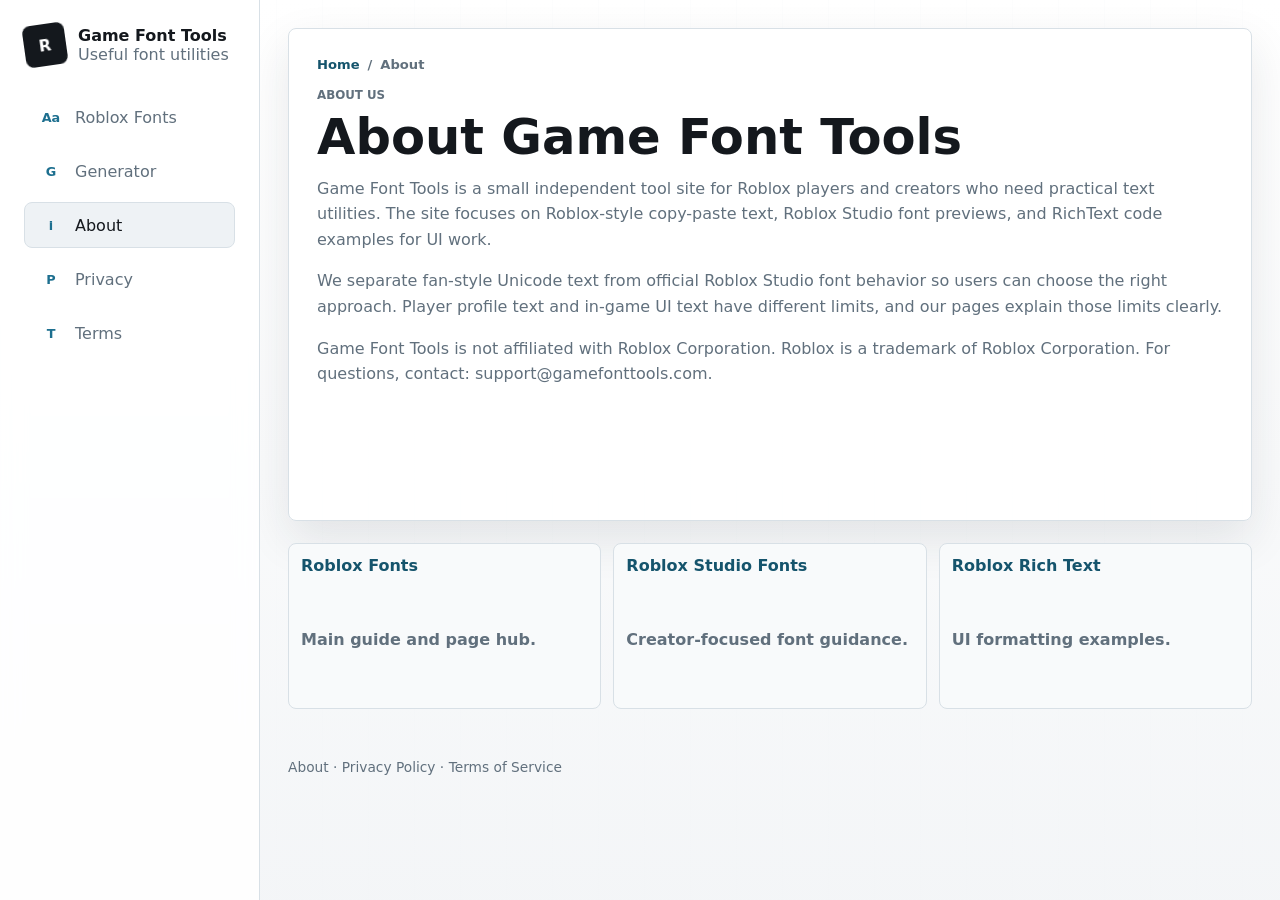
==== about/index.html @ 7442f95a "Add SEO content cluster and site trust pages" ====
<!doctype html>
<html lang="en">
  <head>
    <meta charset="UTF-8" />
    <meta name="viewport" content="width=device-width, initial-scale=1.0" />
    <meta name="description" content="About Game Font Tools, a practical Roblox fonts and Roblox Studio typography helper for players and creators." />
    <meta name="robots" content="index, follow" />
    <link rel="canonical" href="https://gamefonttools.com/about/" />
    <link rel="icon" href="/public/favicon.svg" type="image/svg+xml" />
    <link rel="manifest" href="/public/site.webmanifest" />
    <meta name="theme-color" content="#14181d" />
    <title>About Game Font Tools</title>
    <link rel="stylesheet" href="../styles.css" />
    <script async src="https://www.googletagmanager.com/gtag/js?id=G-G0WJ9WEG4P"></script>
    <script>
      window.dataLayer = window.dataLayer || [];
      function gtag(){dataLayer.push(arguments);}
      gtag('js', new Date());
      gtag('config', 'G-G0WJ9WEG4P');
    </script>
    <script type="application/ld+json">
      {
        "@context": "https://schema.org",
        "@type": "BreadcrumbList",
        "itemListElement": [
          { "@type": "ListItem", "position": 1, "name": "Home", "item": "https://gamefonttools.com/" },
          { "@type": "ListItem", "position": 2, "name": "About", "item": "https://gamefonttools.com/about/" }
        ]
      }
    </script>
  </head>
  <body>
    <div class="app-shell">
      <aside class="sidebar">
        <a class="brand" href="../"><div class="brand-mark">R</div><div><strong>Game Font Tools</strong><span>Useful font utilities</span></div></a>
        <nav class="nav-list" aria-label="Site pages">
          <a class="nav-item" href="../roblox-fonts/"><span class="icon">Aa</span><span>Roblox Fonts</span></a>
          <a class="nav-item" href="../roblox-fonts-generator/"><span class="icon">G</span><span>Generator</span></a>
          <a class="nav-item active" href="./"><span class="icon">i</span><span>About</span></a>
          <a class="nav-item" href="../privacy-policy/"><span class="icon">P</span><span>Privacy</span></a>
          <a class="nav-item" href="../terms-of-service/"><span class="icon">T</span><span>Terms</span></a>
        </nav>
      </aside>
      <main class="main seo-layout">
        <article class="seo-card">
          <div class="breadcrumb"><a href="../">Home</a><span>/</span><span>About</span></div>
          <p class="eyebrow">About us</p>
          <h1>About Game Font Tools</h1>
          <p>
            Game Font Tools is a small independent tool site for Roblox players and creators who need
            practical text utilities. The site focuses on Roblox-style copy-paste text, Roblox Studio
            font previews, and RichText code examples for UI work.
          </p>
          <p>
            We separate fan-style Unicode text from official Roblox Studio font behavior so users can
            choose the right approach. Player profile text and in-game UI text have different limits,
            and our pages explain those limits clearly.
          </p>
          <p>
            Game Font Tools is not affiliated with Roblox Corporation. Roblox is a trademark of
            Roblox Corporation. For questions, contact: support@gamefonttools.com.
          </p>
        </article>
        <section class="related-grid" aria-label="Helpful pages">
          <a class="related-link" href="../roblox-fonts/"><strong>Roblox Fonts</strong><span>Main guide and page hub.</span></a>
          <a class="related-link" href="../roblox-studio-fonts/"><strong>Roblox Studio Fonts</strong><span>Creator-focused font guidance.</span></a>
          <a class="related-link" href="../roblox-rich-text-generator/"><strong>Roblox Rich Text</strong><span>UI formatting examples.</span></a>
        </section>
        <footer class="footer">
          <p><a href="../about/">About</a> · <a href="../privacy-policy/">Privacy Policy</a> · <a href="../terms-of-service/">Terms of Service</a></p>
        </footer>
      </main>
    </div>
  </body>
</html>
---- styles.css ----
:root {
  color-scheme: light;
  --bg: #f3f5f7;
  --surface: #ffffff;
  --surface-2: #eef2f5;
  --surface-3: #f8fafb;
  --ink: #14181d;
  --muted: #61707d;
  --line: #d8e0e6;
  --accent: #1d6f8f;
  --accent-strong: #15546c;
  --accent-soft: #dff0f4;
  --yellow: #f5b841;
  --green: #2d7d61;
  --rose: #ab4967;
  --shadow: 0 18px 46px rgba(29, 41, 50, 0.1);
}

* {
  box-sizing: border-box;
}

html {
  scroll-behavior: smooth;
}

body {
  margin: 0;
  min-height: 100vh;
  background:
    linear-gradient(180deg, rgba(255, 255, 255, 0.78), rgba(243, 245, 247, 0.96)),
    repeating-linear-gradient(90deg, rgba(29, 111, 143, 0.05) 0 1px, transparent 1px 46px);
  color: var(--ink);
  font-family:
    Inter, ui-sans-serif, system-ui, -apple-system, BlinkMacSystemFont, "Segoe UI",
    sans-serif;
}

button,
input,
select {
  font: inherit;
}

button,
a {
  -webkit-tap-highlight-color: transparent;
}

button {
  cursor: pointer;
}

a {
  color: inherit;
  text-decoration: none;
}

.app-shell {
  display: grid;
  grid-template-columns: 260px minmax(0, 1fr);
  min-height: 100vh;
}

.sidebar {
  position: sticky;
  top: 0;
  display: flex;
  flex-direction: column;
  gap: 28px;
  height: 100vh;
  padding: 24px;
  border-right: 1px solid var(--line);
  background: rgba(255, 255, 255, 0.86);
  backdrop-filter: blur(12px);
}

.brand,
.nav-item,
.panel-head,
.section-head,
.font-card,
.style-card-header,
.usage-panel {
  display: flex;
  align-items: center;
}

.brand {
  gap: 12px;
}

.brand-mark {
  display: grid;
  place-items: center;
  flex: 0 0 auto;
  width: 42px;
  height: 42px;
  border-radius: 8px;
  background: var(--ink);
  color: #fff;
  font-weight: 900;
  transform: rotate(-8deg);
}

.brand strong,
.brand span,
.panel-label {
  display: block;
}

.brand span,
.usage-panel p,
.hero p,
.info-panel p,
.faq-list p,
.footer,
.style-meta,
.studio-preview span {
  color: var(--muted);
}

.nav-list {
  display: grid;
  gap: 8px;
}

.language-panel {
  display: grid;
  gap: 8px;
}

.language-panel label {
  color: var(--muted);
  font-size: 0.78rem;
  font-weight: 850;
}

.nav-item {
  gap: 10px;
  width: 100%;
  min-height: 42px;
  padding: 10px 12px;
  border: 1px solid transparent;
  border-radius: 8px;
  background: transparent;
  color: var(--muted);
  text-align: left;
}

.nav-item.active,
.nav-item:hover,
.nav-item:focus-visible {
  border-color: var(--line);
  background: var(--surface-2);
  color: var(--ink);
}

.icon {
  display: grid;
  place-items: center;
  flex: 0 0 auto;
  width: 28px;
  height: 24px;
  color: var(--accent);
  font-size: 0.8rem;
  font-weight: 900;
}

.usage-panel {
  align-items: flex-start;
  gap: 12px;
  margin-top: auto;
  padding: 14px;
  border: 1px solid var(--line);
  border-radius: 8px;
  background: var(--surface);
}

.panel-label {
  margin-bottom: 4px;
  color: var(--accent);
  font-size: 0.72rem;
  font-weight: 900;
  text-transform: uppercase;
}

.usage-panel p {
  margin: 0;
  font-size: 0.82rem;
  line-height: 1.4;
}

.main {
  padding: 28px;
}

.hero {
  display: grid;
  grid-template-columns: minmax(0, 1fr) minmax(320px, 460px);
  gap: 22px;
  align-items: stretch;
  margin-bottom: 22px;
}

.hero-copy,
.tool-panel,
.panel,
.info-panel,
.faq-list details {
  border: 1px solid var(--line);
  border-radius: 8px;
  background: rgba(255, 255, 255, 0.94);
  box-shadow: var(--shadow);
}

.hero-copy {
  min-height: 330px;
  padding: 32px;
  background:
    linear-gradient(135deg, rgba(255, 255, 255, 0.96), rgba(223, 240, 244, 0.72)),
    radial-gradient(circle at top right, rgba(245, 184, 65, 0.28), transparent 34%);
}

.eyebrow {
  margin: 0 0 8px;
  color: var(--accent);
  font-size: 0.74rem;
  font-weight: 900;
  letter-spacing: 0;
  text-transform: uppercase;
}

h1,
h2,
p {
  margin-top: 0;
}

h1 {
  max-width: 760px;
  margin-bottom: 14px;
  font-size: 3.8rem;
  line-height: 0.98;
  letter-spacing: 0;
}

h2 {
  margin-bottom: 0;
  font-size: 1.08rem;
  letter-spacing: 0;
}

.hero-copy p:not(.eyebrow) {
  max-width: 670px;
  font-size: 1.05rem;
  line-height: 1.55;
}

.hero-actions {
  display: flex;
  flex-wrap: wrap;
  gap: 10px;
  margin-top: 24px;
}

.chip,
.tab,
.primary,
.secondary,
.copy-button {
  min-height: 40px;
  border-radius: 8px;
  font-weight: 850;
}

.chip,
.tab {
  padding: 0 12px;
  border: 1px solid var(--line);
  background: var(--surface);
  color: var(--ink);
}

.chip.active,
.chip:hover,
.tab.active,
.tab:hover {
  border-color: var(--accent);
  background: var(--accent-soft);
  color: var(--accent-strong);
}

.tool-panel {
  display: grid;
  align-content: start;
  gap: 16px;
  padding: 22px;
}

.tool-panel label,
.controls-grid label {
  display: grid;
  gap: 8px;
  color: var(--muted);
  font-size: 0.82rem;
  font-weight: 850;
}

.input-row {
  display: grid;
  grid-template-columns: minmax(0, 1fr) auto;
  gap: 10px;
}

input,
select {
  width: 100%;
  min-height: 46px;
  padding: 0 13px;
  border: 1px solid var(--line);
  border-radius: 8px;
  background: var(--surface);
  color: var(--ink);
}

input {
  font-size: 1.04rem;
  font-weight: 800;
}

input:focus,
select:focus,
button:focus-visible,
a:focus-visible {
  outline: 3px solid rgba(29, 111, 143, 0.2);
  outline-offset: 2px;
}

.controls-grid {
  display: grid;
  grid-template-columns: 1fr 1fr;
  gap: 12px;
}

.primary,
.secondary,
.copy-button {
  padding: 0 14px;
}

.primary {
  border: 1px solid var(--accent);
  background: var(--accent);
  color: #fff;
}

.primary:hover {
  background: var(--accent-strong);
}

.secondary,
.copy-button {
  border: 1px solid var(--line);
  background: var(--surface);
  color: var(--ink);
}

.secondary:hover,
.copy-button:hover {
  background: var(--surface-2);
}

.workspace-grid {
  display: grid;
  grid-template-columns: minmax(360px, 1.1fr) minmax(330px, 0.9fr);
  gap: 22px;
  align-items: start;
}

.panel {
  display: grid;
  gap: 16px;
  padding: 18px;
}

.panel-head,
.section-head,
.style-card-header {
  justify-content: space-between;
  gap: 12px;
}

.status-pill {
  flex: 0 0 auto;
  padding: 6px 9px;
  border-radius: 999px;
  background: var(--accent-soft);
  color: var(--accent-strong);
  font-size: 0.76rem;
  font-weight: 900;
}

.tabs,
.code-switch {
  display: flex;
  flex-wrap: wrap;
  gap: 8px;
}

.font-results {
  display: grid;
  gap: 10px;
}

.style-card {
  display: grid;
  gap: 11px;
  min-width: 0;
  padding: 14px;
  border: 1px solid var(--line);
  border-radius: 8px;
  background: var(--surface-3);
}

.style-name {
  color: var(--muted);
  font-size: 0.76rem;
  font-weight: 900;
  text-transform: uppercase;
}

.style-preview {
  overflow-wrap: anywhere;
  color: var(--ink);
  font-size: 1.72rem;
  font-weight: 900;
  line-height: 1.12;
}

.style-meta {
  display: flex;
  flex-wrap: wrap;
  gap: 7px;
  font-size: 0.78rem;
  font-weight: 800;
}

.tag {
  padding: 4px 7px;
  border-radius: 999px;
  background: #eef2f5;
}

.tag.safe {
  background: rgba(45, 125, 97, 0.13);
  color: var(--green);
}

.tag.display {
  background: rgba(171, 73, 103, 0.13);
  color: var(--rose);
}

.studio-preview {
  display: grid;
  gap: 6px;
  min-height: 150px;
  padding: 18px;
  border: 1px solid var(--line);
  border-radius: 8px;
  background:
    linear-gradient(135deg, #172126, #23333b),
    var(--ink);
  color: #fff;
}

.studio-preview span {
  color: rgba(255, 255, 255, 0.68);
  font-size: 0.78rem;
  font-weight: 850;
  text-transform: uppercase;
}

.studio-preview strong {
  font-size: 0.95rem;
}

.studio-preview p {
  margin: auto 0 0;
  overflow-wrap: anywhere;
  font-size: 2.7rem;
  font-weight: 900;
  line-height: 1.05;
}

.font-picker {
  display: grid;
  grid-template-columns: repeat(2, minmax(0, 1fr));
  gap: 10px;
}

.font-card {
  justify-content: space-between;
  gap: 10px;
  min-height: 60px;
  padding: 10px;
  border: 1px solid var(--line);
  border-radius: 8px;
  background: var(--surface-3);
  text-align: left;
}

.font-card.active {
  border-color: var(--accent);
  background: var(--accent-soft);
}

.font-card span {
  display: block;
  color: var(--muted);
  font-size: 0.72rem;
  font-weight: 850;
}

.font-card strong {
  display: block;
  margin-bottom: 3px;
}

.code-box {
  overflow: auto;
  min-height: 174px;
  margin: 0;
  padding: 16px;
  border-radius: 8px;
  background: #14181d;
  color: #e8f3f6;
  font-size: 0.9rem;
  line-height: 1.5;
}

.content-grid {
  display: grid;
  grid-template-columns: minmax(0, 1.1fr) minmax(280px, 0.9fr);
  gap: 22px;
  margin-top: 22px;
}

.info-panel {
  padding: 22px;
}

.info-panel h2 {
  margin-bottom: 14px;
  font-size: 1.45rem;
}

.info-panel p {
  line-height: 1.58;
}

.keyword-list {
  display: grid;
  gap: 9px;
  margin: 0;
  padding: 0;
  list-style: none;
}

.keyword-list li {
  padding: 10px 12px;
  border: 1px solid var(--line);
  border-radius: 8px;
  background: var(--surface-3);
  font-weight: 800;
}

.faq-section {
  margin-top: 22px;
}

.section-head {
  margin-bottom: 14px;
}

.faq-list {
  display: grid;
  gap: 10px;
}

.faq-list details {
  padding: 16px 18px;
}

.faq-list summary {
  cursor: pointer;
  font-weight: 900;
}

.faq-list p {
  margin: 12px 0 0;
  line-height: 1.55;
}

.footer {
  padding: 28px 0 8px;
  font-size: 0.86rem;
}

.footer p {
  margin-bottom: 0;
}

.seo-layout {
  display: grid;
  gap: 22px;
}

.seo-hero {
  display: grid;
  grid-template-columns: minmax(0, 1fr) minmax(300px, 430px);
  gap: 22px;
  align-items: stretch;
}

.seo-card,
.source-card,
.example-card {
  border: 1px solid var(--line);
  border-radius: 8px;
  background: rgba(255, 255, 255, 0.94);
  box-shadow: var(--shadow);
}

.seo-card {
  padding: 28px;
}

.seo-card h1 {
  font-size: 3.1rem;
}

.seo-card p,
.source-card p,
.example-card p {
  color: var(--muted);
  line-height: 1.6;
}

.mini-tool {
  display: grid;
  gap: 12px;
  padding: 18px;
  border: 1px solid var(--line);
  border-radius: 8px;
  background: var(--surface);
  box-shadow: var(--shadow);
}

.mini-tool input {
  width: 100%;
}

.sample-grid,
.source-grid,
.related-grid,
.example-grid {
  display: grid;
  gap: 12px;
}

.sample-grid {
  grid-template-columns: 1fr;
}

.sample-row,
.related-link {
  display: grid;
  gap: 8px;
  padding: 12px;
  border: 1px solid var(--line);
  border-radius: 8px;
  background: var(--surface-3);
}

.sample-row strong {
  overflow-wrap: anywhere;
  font-size: 1.25rem;
}

.sample-row button {
  justify-self: start;
}

.seo-section {
  display: grid;
  gap: 14px;
}

.seo-section h2 {
  font-size: 1.6rem;
}

.text-columns {
  display: grid;
  grid-template-columns: repeat(2, minmax(0, 1fr));
  gap: 22px;
}

.source-grid,
.related-grid,
.example-grid {
  grid-template-columns: repeat(3, minmax(0, 1fr));
}

.source-card,
.example-card {
  padding: 18px;
}

.source-card a,
.related-link {
  color: var(--accent-strong);
  font-weight: 900;
}

.related-link span {
  color: var(--muted);
  font-weight: 700;
  line-height: 1.45;
}

.breadcrumb {
  display: flex;
  flex-wrap: wrap;
  gap: 8px;
  margin-bottom: 14px;
  color: var(--muted);
  font-size: 0.82rem;
  font-weight: 800;
}

.breadcrumb a {
  color: var(--accent-strong);
}

.quick-links {
  display: flex;
  flex-wrap: wrap;
  gap: 10px;
  margin-top: 18px;
}

.quick-links a {
  min-height: 40px;
  padding: 10px 12px;
  border: 1px solid var(--line);
  border-radius: 8px;
  background: var(--surface);
  font-weight: 850;
}

.quick-links a:hover {
  border-color: var(--accent);
  background: var(--accent-soft);
  color: var(--accent-strong);
}

.toast {
  position: fixed;
  right: 24px;
  bottom: 24px;
  z-index: 10;
  max-width: min(360px, calc(100vw - 32px));
  padding: 12px 14px;
  border: 1px solid var(--line);
  border-radius: 8px;
  background: var(--ink);
  color: #fff;
  box-shadow: var(--shadow);
  font-weight: 850;
}

@media (max-width: 1080px) {
  .app-shell {
    grid-template-columns: 1fr;
  }

  .sidebar {
    position: static;
    height: auto;
    border-right: 0;
    border-bottom: 1px solid var(--line);
  }

  .nav-list {
    grid-template-columns: repeat(4, minmax(0, 1fr));
  }

  .usage-panel {
    margin-top: 0;
  }

  .hero,
  .seo-hero,
  .workspace-grid,
  .content-grid {
    grid-template-columns: 1fr;
  }

  h1 {
    font-size: 3rem;
  }

  .studio-preview p {
    font-size: 2.35rem;
  }
}

@media (max-width: 720px) {
  .main,
  .sidebar {
    padding: 18px;
  }

  .nav-list {
    grid-template-columns: 1fr 1fr;
  }

  .hero-copy {
    min-height: auto;
    padding: 24px;
  }

  h1 {
    font-size: 2.25rem;
  }

  .style-preview {
    font-size: 1.35rem;
  }

  .studio-preview p {
    font-size: 1.9rem;
  }

  .input-row,
  .controls-grid,
  .font-picker,
  .text-columns,
  .source-grid,
  .related-grid,
  .example-grid {
    grid-template-columns: 1fr;
  }

  .panel-head,
  .section-head {
    align-items: flex-start;
  }
}
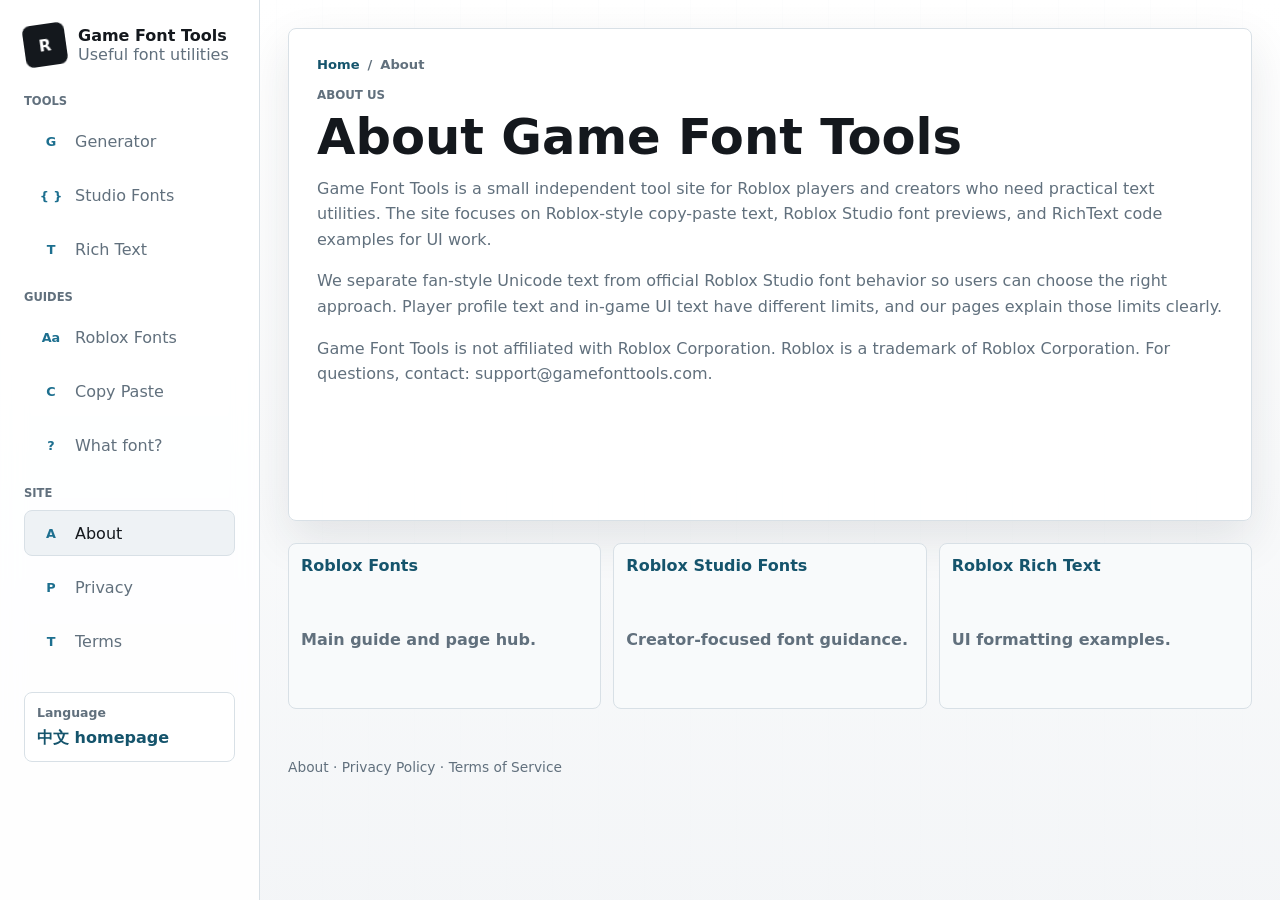
==== commit e1737cb2: "Refine homepage tool layout and guide navigation" ====
--- a/about/index.html
+++ b/about/index.html
@@ -33,13 +33,30 @@
     <div class="app-shell">
       <aside class="sidebar">
         <a class="brand" href="../"><div class="brand-mark">R</div><div><strong>Game Font Tools</strong><span>Useful font utilities</span></div></a>
-        <nav class="nav-list" aria-label="Site pages">
-          <a class="nav-item" href="../roblox-fonts/"><span class="icon">Aa</span><span>Roblox Fonts</span></a>
-          <a class="nav-item" href="../roblox-fonts-generator/"><span class="icon">G</span><span>Generator</span></a>
-          <a class="nav-item active" href="./"><span class="icon">i</span><span>About</span></a>
-          <a class="nav-item" href="../privacy-policy/"><span class="icon">P</span><span>Privacy</span></a>
-          <a class="nav-item" href="../terms-of-service/"><span class="icon">T</span><span>Terms</span></a>
+        <nav class="nav-groups" aria-label="Site pages">
+          <div class="nav-group">
+            <span class="nav-group-label">Tools</span>
+            <a class="nav-item" href="../roblox-fonts-generator/"><span class="icon">G</span><span>Generator</span></a>
+            <a class="nav-item" href="../roblox-studio-fonts/"><span class="icon">{ }</span><span>Studio Fonts</span></a>
+            <a class="nav-item" href="../roblox-rich-text-generator/"><span class="icon">T</span><span>Rich Text</span></a>
+          </div>
+          <div class="nav-group">
+            <span class="nav-group-label">Guides</span>
+            <a class="nav-item" href="../roblox-fonts/"><span class="icon">Aa</span><span>Roblox Fonts</span></a>
+            <a class="nav-item" href="../roblox-font-copy-paste/"><span class="icon">C</span><span>Copy Paste</span></a>
+            <a class="nav-item" href="../what-font-does-roblox-use/"><span class="icon">?</span><span>What font?</span></a>
+          </div>
+          <div class="nav-group">
+            <span class="nav-group-label">Site</span>
+            <a class="nav-item active" href="../about/"><span class="icon">A</span><span>About</span></a>
+            <a class="nav-item" href="../privacy-policy/"><span class="icon">P</span><span>Privacy</span></a>
+            <a class="nav-item" href="../terms-of-service/"><span class="icon">T</span><span>Terms</span></a>
+          </div>
         </nav>
+        <div class="language-panel static-language-note">
+          <label>Language</label>
+          <a class="language-link" href="../?lang=zh-CN">中文 homepage</a>
+        </div>
       </aside>
       <main class="main seo-layout">
         <article class="seo-card">
--- a/styles.css
+++ b/styles.css
@@ -120,9 +120,24 @@
   color: var(--muted);
 }
 
-.nav-list {
+.nav-list,
+.nav-groups,
+.nav-group {
   display: grid;
   gap: 8px;
+}
+
+.nav-groups {
+  gap: 18px;
+}
+
+.nav-group-label {
+  display: block;
+  margin: 0 0 2px;
+  color: var(--muted);
+  font-size: 0.72rem;
+  font-weight: 900;
+  text-transform: uppercase;
 }
 
 .language-panel {
@@ -134,6 +149,18 @@
   color: var(--muted);
   font-size: 0.78rem;
   font-weight: 850;
+}
+
+.static-language-note {
+  padding: 12px;
+  border: 1px solid var(--line);
+  border-radius: 8px;
+  background: var(--surface);
+}
+
+.language-link {
+  color: var(--accent-strong);
+  font-weight: 900;
 }
 
 .nav-item {
@@ -195,6 +222,36 @@
   padding: 28px;
 }
 
+.intro-strip {
+  display: grid;
+  grid-template-columns: minmax(0, 1fr) auto;
+  gap: 18px;
+  align-items: center;
+  margin-bottom: 18px;
+  padding: 20px;
+  border: 1px solid var(--line);
+  border-radius: 8px;
+  background:
+    linear-gradient(135deg, rgba(255, 255, 255, 0.96), rgba(223, 240, 244, 0.64)),
+    radial-gradient(circle at top right, rgba(245, 184, 65, 0.18), transparent 32%);
+  box-shadow: var(--shadow);
+}
+
+.intro-copy h1 {
+  max-width: 920px;
+  margin-bottom: 10px;
+  font-size: clamp(1.9rem, 2.85vw, 2.8rem);
+  line-height: 1;
+}
+
+.intro-copy p:not(.eyebrow) {
+  max-width: 820px;
+  margin-bottom: 0;
+  color: var(--muted);
+  font-size: 1.02rem;
+  line-height: 1.5;
+}
+
 .hero {
   display: grid;
   grid-template-columns: minmax(0, 1fr) minmax(320px, 460px);
@@ -262,6 +319,12 @@
   flex-wrap: wrap;
   gap: 10px;
   margin-top: 24px;
+}
+
+.intro-strip .hero-actions {
+  justify-content: flex-end;
+  max-width: 430px;
+  margin-top: 0;
 }
 
 .chip,
@@ -298,6 +361,15 @@
   padding: 22px;
 }
 
+.inline-tool-panel {
+  padding: 0 0 16px;
+  border: 0;
+  border-bottom: 1px solid var(--line);
+  border-radius: 0;
+  background: transparent;
+  box-shadow: none;
+}
+
 .tool-panel label,
 .controls-grid label {
   display: grid;
@@ -376,6 +448,22 @@
   grid-template-columns: minmax(360px, 1.1fr) minmax(330px, 0.9fr);
   gap: 22px;
   align-items: start;
+}
+
+.tool-workspace {
+  display: grid;
+  grid-template-columns: minmax(420px, 1.15fr) minmax(330px, 0.85fr);
+  gap: 22px;
+  align-items: start;
+}
+
+.generator-panel {
+  gap: 16px;
+}
+
+.sticky-studio {
+  position: sticky;
+  top: 22px;
 }
 
 .panel {
@@ -802,11 +890,21 @@
     margin-top: 0;
   }
 
+  .intro-strip,
   .hero,
   .seo-hero,
+  .tool-workspace,
   .workspace-grid,
   .content-grid {
     grid-template-columns: 1fr;
+  }
+
+  .intro-strip {
+    align-items: start;
+  }
+
+  .sticky-studio {
+    position: static;
   }
 
   h1 {
@@ -826,6 +924,48 @@
 
   .nav-list {
     grid-template-columns: 1fr 1fr;
+  }
+
+  .nav-groups {
+    gap: 12px;
+  }
+
+  .nav-group {
+    grid-template-columns: repeat(2, minmax(0, 1fr));
+    gap: 6px;
+  }
+
+  .nav-group-label {
+    grid-column: 1 / -1;
+  }
+
+  .intro-strip {
+    padding: 20px;
+  }
+
+  .intro-copy h1 {
+    font-size: 2.15rem;
+  }
+
+  .intro-copy p:not(.eyebrow) {
+    font-size: 0.95rem;
+  }
+
+  .intro-strip .hero-actions {
+    justify-content: flex-start;
+    max-width: none;
+  }
+
+  .chip,
+  .tab,
+  .primary,
+  .secondary,
+  .copy-button {
+    min-height: 36px;
+  }
+
+  .usage-panel {
+    display: none;
   }
 
   .hero-copy {
